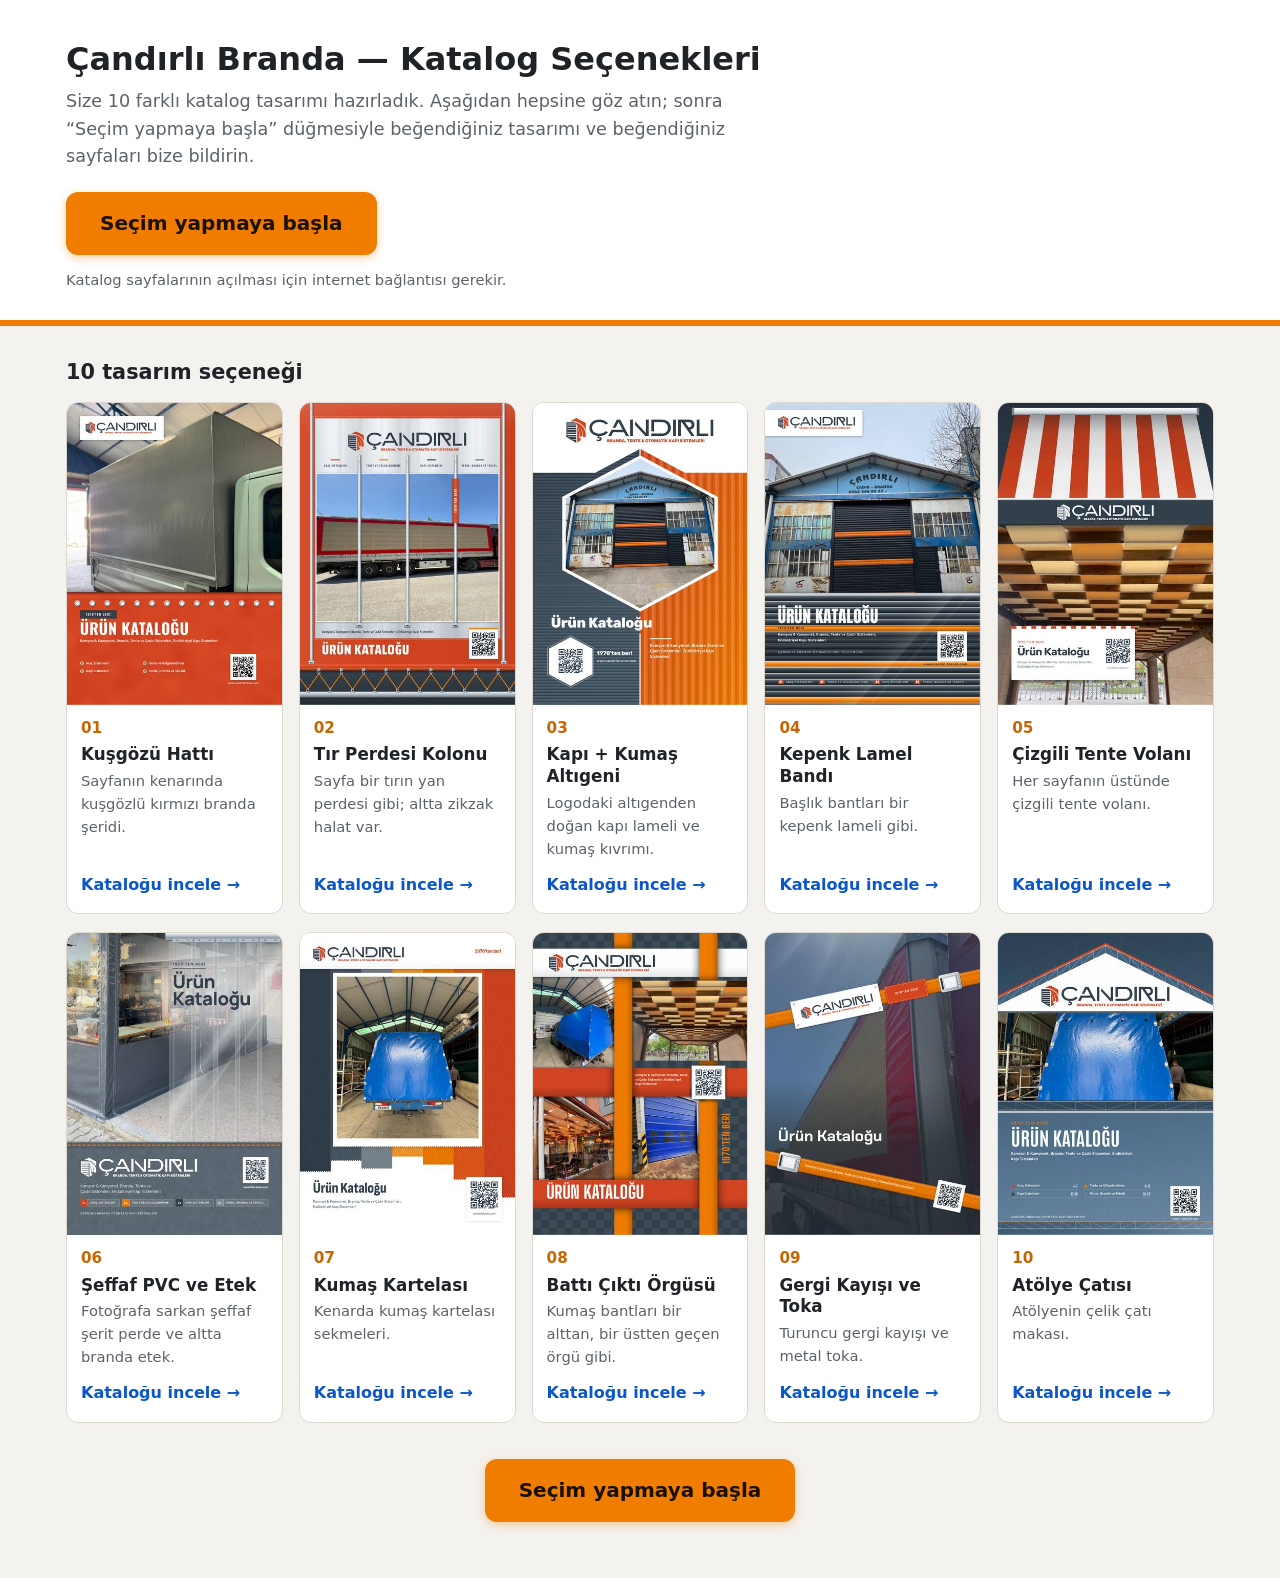
==== index.html @ af95528a "Katalog seçenekleri ve seçim sayfası Co-Authored-By: Claude Opus 5.5 <noreply@anthropic.com>" ====
<!DOCTYPE html>
<html lang="tr">
<head>
<meta charset="utf-8">
<meta name="viewport" content="width=device-width, initial-scale=1">
<meta name="robots" content="noindex,nofollow">
<title>Çandırlı Branda — Katalog Seçenekleri</title>
<style>
:root{--bg:#f4f2ee;--ink:#1f2328;--mute:#5b626b;--line:#ddd9d1;--acc:#f07c00;--acc-d:#c96500;--focus:#1b5bd1}
*{box-sizing:border-box}
body{margin:0;background:var(--bg);color:var(--ink);font:16px/1.55 "Segoe UI",system-ui,-apple-system,Roboto,Arial,sans-serif}
.wrap{max-width:1180px;margin:0 auto;padding:0 16px}
.hero{padding:40px 0 28px;border-bottom:6px solid var(--acc);background:#fff}
h1{font-size:2rem;line-height:1.2;margin:0 0 10px}
.lead{margin:0 0 22px;max-width:62ch;font-size:1.1rem;color:var(--mute)}
.cta{display:inline-block;background:var(--acc);color:#1a1000;font-weight:700;font-size:1.25rem;text-decoration:none;padding:16px 34px;border-radius:12px;box-shadow:0 3px 10px rgba(240,124,0,.35)}
.cta:hover{background:#ff8c1a}
a:focus-visible{outline:3px solid var(--focus);outline-offset:3px}
.small{margin:14px 0 0;color:var(--mute);font-size:.92rem}
h2.sec{font-size:1.3rem;margin:30px 0 14px}
.grid{list-style:none;margin:0;padding:0;display:grid;grid-template-columns:repeat(5,minmax(0,1fr));gap:18px 16px}
.card{background:#fff;border:1px solid var(--line);border-radius:12px;overflow:hidden;display:flex;flex-direction:column}
.thumb{display:block;background:#e7e4dc}
.thumb img{display:block;width:100%;height:auto;aspect-ratio:935/1313;object-fit:cover}
.body{padding:12px 14px 16px;display:flex;flex-direction:column;gap:4px;flex:1}
.no{font-weight:700;color:var(--acc-d);font-size:.95rem}
.body h3{margin:0;font-size:1.05rem;line-height:1.3}
.body p{margin:0;color:var(--mute);font-size:.92rem;flex:1}
.link{margin-top:8px;color:#0b57c9;font-weight:600;text-decoration:none}
.link:hover{text-decoration:underline}
.foot{text-align:center;padding:36px 0 56px}
@media (max-width:1000px){.grid{grid-template-columns:repeat(3,minmax(0,1fr))}}
@media (max-width:640px){
  h1{font-size:1.5rem}
  .hero{padding:26px 0 22px}
  .grid{grid-template-columns:repeat(2,minmax(0,1fr));gap:14px 12px}
  .cta{display:block;text-align:center;font-size:1.15rem;padding:16px 12px}
  .body{padding:10px 10px 14px}
}
</style>
</head>
<body>
<header class="hero"><div class="wrap">
  <h1>Çandırlı Branda — Katalog Seçenekleri</h1>
  <p class="lead">Size 10 farklı katalog tasarımı hazırladık. Aşağıdan hepsine göz atın; sonra “Seçim yapmaya başla” düğmesiyle beğendiğiniz tasarımı ve beğendiğiniz sayfaları bize bildirin.</p>
  <a class="cta" href="secim.html">Seçim yapmaya başla</a>
  <p class="small">Katalog sayfalarının açılması için internet bağlantısı gerekir.</p>
</div></header>
<main class="wrap">
  <h2 class="sec">10 tasarım seçeneği</h2>
  <ul class="grid">
<li class="card"><a class="thumb" href="secenek-01/katalog.html" target="_blank" rel="noopener" tabindex="-1" aria-hidden="true"><img src="[data-uri]" width="420" height="590" loading="lazy" alt=""></a><div class="body"><span class="no">01</span><h3>Kuşgözü Hattı</h3><p>Sayfanın kenarında kuşgözlü kırmızı branda şeridi.</p><a class="link" href="secenek-01/katalog.html" target="_blank" rel="noopener">Kataloğu incele &rarr;</a></div></li>
<li class="card"><a class="thumb" href="secenek-02/katalog.html" target="_blank" rel="noopener" tabindex="-1" aria-hidden="true"><img src="[data-uri]" width="420" height="590" loading="lazy" alt=""></a><div class="body"><span class="no">02</span><h3>Tır Perdesi Kolonu</h3><p>Sayfa bir tırın yan perdesi gibi; altta zikzak halat var.</p><a class="link" href="secenek-02/katalog.html" target="_blank" rel="noopener">Kataloğu incele &rarr;</a></div></li>
<li class="card"><a class="thumb" href="secenek-03/katalog.html" target="_blank" rel="noopener" tabindex="-1" aria-hidden="true"><img src="[data-uri]" width="420" height="590" loading="lazy" alt=""></a><div class="body"><span class="no">03</span><h3>Kapı + Kumaş Altıgeni</h3><p>Logodaki altıgenden doğan kapı lameli ve kumaş kıvrımı.</p><a class="link" href="secenek-03/katalog.html" target="_blank" rel="noopener">Kataloğu incele &rarr;</a></div></li>
<li class="card"><a class="thumb" href="secenek-04/katalog.html" target="_blank" rel="noopener" tabindex="-1" aria-hidden="true"><img src="[data-uri]" width="420" height="590" loading="lazy" alt=""></a><div class="body"><span class="no">04</span><h3>Kepenk Lamel Bandı</h3><p>Başlık bantları bir kepenk lameli gibi.</p><a class="link" href="secenek-04/katalog.html" target="_blank" rel="noopener">Kataloğu incele &rarr;</a></div></li>
<li class="card"><a class="thumb" href="secenek-05/katalog.html" target="_blank" rel="noopener" tabindex="-1" aria-hidden="true"><img src="[data-uri]" width="420" height="590" loading="lazy" alt=""></a><div class="body"><span class="no">05</span><h3>Çizgili Tente Volanı</h3><p>Her sayfanın üstünde çizgili tente volanı.</p><a class="link" href="secenek-05/katalog.html" target="_blank" rel="noopener">Kataloğu incele &rarr;</a></div></li>
<li class="card"><a class="thumb" href="secenek-06/katalog.html" target="_blank" rel="noopener" tabindex="-1" aria-hidden="true"><img src="[data-uri]" width="420" height="590" loading="lazy" alt=""></a><div class="body"><span class="no">06</span><h3>Şeffaf PVC ve Etek</h3><p>Fotoğrafa sarkan şeffaf şerit perde ve altta branda etek.</p><a class="link" href="secenek-06/katalog.html" target="_blank" rel="noopener">Kataloğu incele &rarr;</a></div></li>
<li class="card"><a class="thumb" href="secenek-07/katalog.html" target="_blank" rel="noopener" tabindex="-1" aria-hidden="true"><img src="[data-uri]" width="420" height="590" loading="lazy" alt=""></a><div class="body"><span class="no">07</span><h3>Kumaş Kartelası</h3><p>Kenarda kumaş kartelası sekmeleri.</p><a class="link" href="secenek-07/katalog.html" target="_blank" rel="noopener">Kataloğu incele &rarr;</a></div></li>
<li class="card"><a class="thumb" href="secenek-08/katalog.html" target="_blank" rel="noopener" tabindex="-1" aria-hidden="true"><img src="[data-uri]" width="420" height="590" loading="lazy" alt=""></a><div class="body"><span class="no">08</span><h3>Battı Çıktı Örgüsü</h3><p>Kumaş bantları bir alttan, bir üstten geçen örgü gibi.</p><a class="link" href="secenek-08/katalog.html" target="_blank" rel="noopener">Kataloğu incele &rarr;</a></div></li>
<li class="card"><a class="thumb" href="secenek-09/katalog.html" target="_blank" rel="noopener" tabindex="-1" aria-hidden="true"><img src="[data-uri]" width="420" height="590" loading="lazy" alt=""></a><div class="body"><span class="no">09</span><h3>Gergi Kayışı ve Toka</h3><p>Turuncu gergi kayışı ve metal toka.</p><a class="link" href="secenek-09/katalog.html" target="_blank" rel="noopener">Kataloğu incele &rarr;</a></div></li>
<li class="card"><a class="thumb" href="secenek-10/katalog.html" target="_blank" rel="noopener" tabindex="-1" aria-hidden="true"><img src="[data-uri]" width="420" height="590" loading="lazy" alt=""></a><div class="body"><span class="no">10</span><h3>Atölye Çatısı</h3><p>Atölyenin çelik çatı makası.</p><a class="link" href="secenek-10/katalog.html" target="_blank" rel="noopener">Kataloğu incele &rarr;</a></div></li>
  </ul>
  <div class="foot">
    <a class="cta" href="secim.html">Seçim yapmaya başla</a>
  </div>
</main>
</body>
</html>
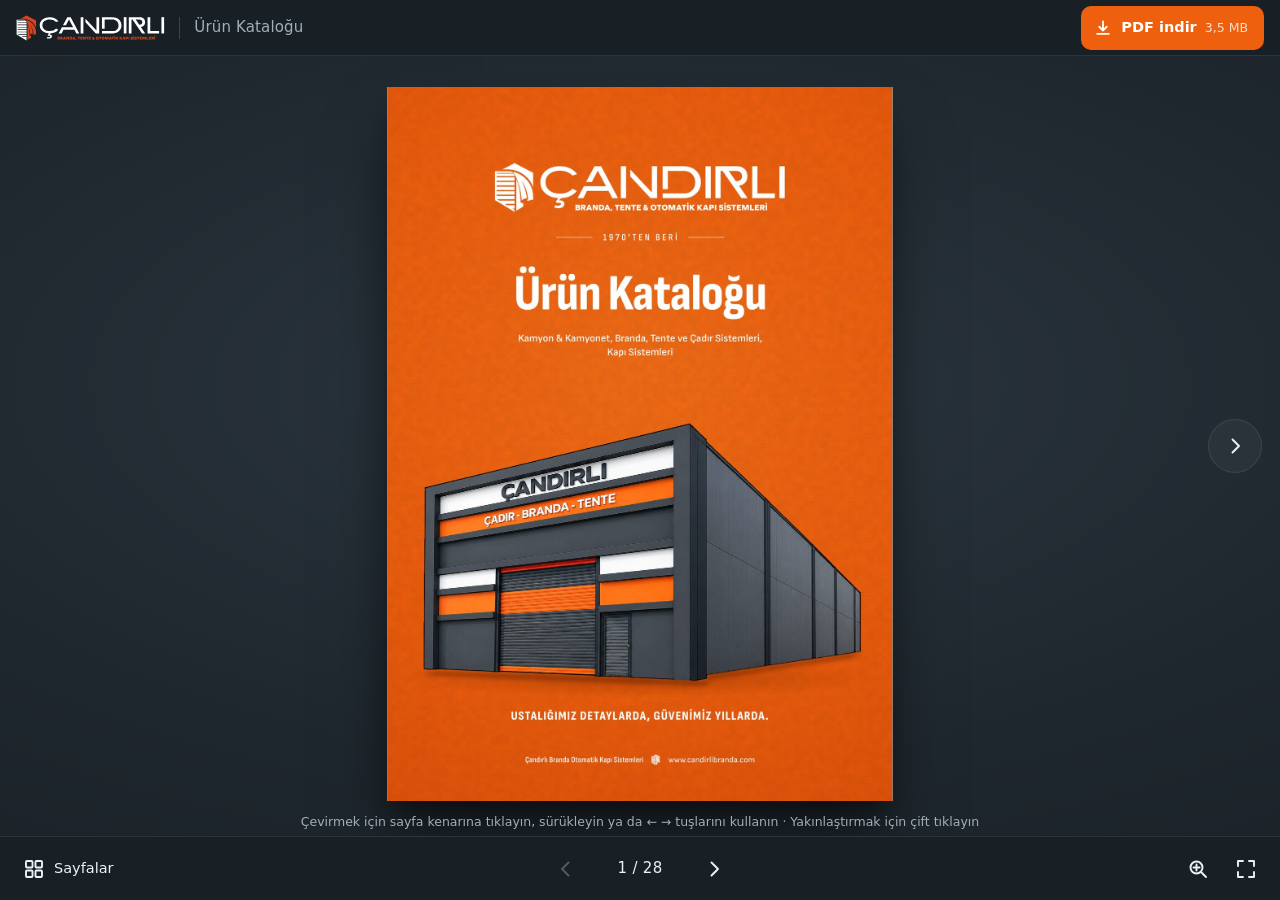
==== commit 930e9efe: "Siteyi online katalog önizlemesiyle değiştir (v6, 28 sayfa) Eski seçim sayfası ve ürün bilgi formu k" ====
--- a/index.html
+++ b/index.html
@@ -1,68 +1,109 @@
-<!DOCTYPE html>
+<!doctype html>
 <html lang="tr">
 <head>
 <meta charset="utf-8">
-<meta name="viewport" content="width=device-width, initial-scale=1">
+<meta name="viewport" content="width=device-width, initial-scale=1, viewport-fit=cover">
+<title>Çandırlı Branda — Ürün Kataloğu</title>
 <meta name="robots" content="noindex,nofollow">
-<title>Çandırlı Branda — Katalog Seçenekleri</title>
-<style>
-:root{--bg:#f4f2ee;--ink:#1f2328;--mute:#5b626b;--line:#ddd9d1;--acc:#f07c00;--acc-d:#c96500;--focus:#1b5bd1}
-*{box-sizing:border-box}
-body{margin:0;background:var(--bg);color:var(--ink);font:16px/1.55 "Segoe UI",system-ui,-apple-system,Roboto,Arial,sans-serif}
-.wrap{max-width:1180px;margin:0 auto;padding:0 16px}
-.hero{padding:40px 0 28px;border-bottom:6px solid var(--acc);background:#fff}
-h1{font-size:2rem;line-height:1.2;margin:0 0 10px}
-.lead{margin:0 0 22px;max-width:62ch;font-size:1.1rem;color:var(--mute)}
-.cta{display:inline-block;background:var(--acc);color:#1a1000;font-weight:700;font-size:1.25rem;text-decoration:none;padding:16px 34px;border-radius:12px;box-shadow:0 3px 10px rgba(240,124,0,.35)}
-.cta:hover{background:#ff8c1a}
-a:focus-visible{outline:3px solid var(--focus);outline-offset:3px}
-.small{margin:14px 0 0;color:var(--mute);font-size:.92rem}
-h2.sec{font-size:1.3rem;margin:30px 0 14px}
-.grid{list-style:none;margin:0;padding:0;display:grid;grid-template-columns:repeat(5,minmax(0,1fr));gap:18px 16px}
-.card{background:#fff;border:1px solid var(--line);border-radius:12px;overflow:hidden;display:flex;flex-direction:column}
-.thumb{display:block;background:#e7e4dc}
-.thumb img{display:block;width:100%;height:auto;aspect-ratio:935/1313;object-fit:cover}
-.body{padding:12px 14px 16px;display:flex;flex-direction:column;gap:4px;flex:1}
-.no{font-weight:700;color:var(--acc-d);font-size:.95rem}
-.body h3{margin:0;font-size:1.05rem;line-height:1.3}
-.body p{margin:0;color:var(--mute);font-size:.92rem;flex:1}
-.link{margin-top:8px;color:#0b57c9;font-weight:600;text-decoration:none}
-.link:hover{text-decoration:underline}
-.foot{text-align:center;padding:36px 0 56px}
-@media (max-width:1000px){.grid{grid-template-columns:repeat(3,minmax(0,1fr))}}
-@media (max-width:640px){
-  h1{font-size:1.5rem}
-  .hero{padding:26px 0 22px}
-  .grid{grid-template-columns:repeat(2,minmax(0,1fr));gap:14px 12px}
-  .cta{display:block;text-align:center;font-size:1.15rem;padding:16px 12px}
-  .body{padding:10px 10px 14px}
-}
-</style>
+<meta name="description" content="Çandırlı Branda ürün kataloğu: Araç Sistemleri, Kapı Sistemleri, Perde, File ve Şeffaf Kapatma, Tente ve Gölgelendirme, Branda ve Özel İmalat.">
+<meta name="theme-color" content="#1f272e">
+<meta property="og:type" content="website">
+<meta property="og:locale" content="tr_TR">
+<meta property="og:site_name" content="Çandırlı Branda">
+<meta property="og:title" content="Çandırlı Branda — Ürün Kataloğu">
+<meta property="og:description" content="Ustalığımız detaylarda, güvenimiz yıllarda.">
+<meta property="og:image" content="https://raptorbilisim.github.io/candirli-katalog/og-kapak.jpg">
+<meta property="og:image:width" content="1200">
+<meta property="og:image:height" content="630">
+<meta property="og:image:alt" content="Çandırlı Branda Ürün Kataloğu kapağı">
+<meta property="og:url" content="https://raptorbilisim.github.io/candirli-katalog/">
+<meta name="twitter:card" content="summary_large_image">
+<link rel="icon" href="favicon.svg?v=b3c5c9e661" type="image/svg+xml">
+<link rel="stylesheet" href="katalog.css?v=b3c5c9e661">
+<script>
+/* açılış sayfasının görselini erkenden iste (#s=N destekli) */
+(function () {
+  var m = /(?:^#|&)s=(\d+)/.exec(location.hash), n = m ? Math.min(Math.max(+m[1], 1), 28) : 1;
+  var l = document.createElement('link');
+  l.rel = 'preload'; l.as = 'image'; l.fetchPriority = 'high';
+  l.href = 'sayfalar/s' + (n < 10 ? '0' : '') + n + '.jpg?v=b3c5c9e661';
+  document.head.appendChild(l);
+})();
+</script>
 </head>
 <body>
-<header class="hero"><div class="wrap">
-  <h1>Çandırlı Branda — Katalog Seçenekleri</h1>
-  <p class="lead">Size 10 farklı katalog tasarımı hazırladık. Aşağıdan hepsine göz atın; sonra “Seçim yapmaya başla” düğmesiyle beğendiğiniz tasarımı ve beğendiğiniz sayfaları bize bildirin.</p>
-  <a class="cta" href="secim.html">Seçim yapmaya başla</a>
-  <p class="small">Katalog sayfalarının açılması için internet bağlantısı gerekir.</p>
-</div></header>
-<main class="wrap">
-  <h2 class="sec">10 tasarım seçeneği</h2>
-  <ul class="grid">
-<li class="card"><a class="thumb" href="secenek-01/katalog.html" target="_blank" rel="noopener" tabindex="-1" aria-hidden="true"><img src="[data-uri]" width="420" height="590" loading="lazy" alt=""></a><div class="body"><span class="no">01</span><h3>Kuşgözü Hattı</h3><p>Sayfanın kenarında kuşgözlü kırmızı branda şeridi.</p><a class="link" href="secenek-01/katalog.html" target="_blank" rel="noopener">Kataloğu incele &rarr;</a></div></li>
-<li class="card"><a class="thumb" href="secenek-02/katalog.html" target="_blank" rel="noopener" tabindex="-1" aria-hidden="true"><img src="[data-uri]" width="420" height="590" loading="lazy" alt=""></a><div class="body"><span class="no">02</span><h3>Tır Perdesi Kolonu</h3><p>Sayfa bir tırın yan perdesi gibi; altta zikzak halat var.</p><a class="link" href="secenek-02/katalog.html" target="_blank" rel="noopener">Kataloğu incele &rarr;</a></div></li>
-<li class="card"><a class="thumb" href="secenek-03/katalog.html" target="_blank" rel="noopener" tabindex="-1" aria-hidden="true"><img src="[data-uri]" width="420" height="590" loading="lazy" alt=""></a><div class="body"><span class="no">03</span><h3>Kapı + Kumaş Altıgeni</h3><p>Logodaki altıgenden doğan kapı lameli ve kumaş kıvrımı.</p><a class="link" href="secenek-03/katalog.html" target="_blank" rel="noopener">Kataloğu incele &rarr;</a></div></li>
-<li class="card"><a class="thumb" href="secenek-04/katalog.html" target="_blank" rel="noopener" tabindex="-1" aria-hidden="true"><img src="[data-uri]" width="420" height="590" loading="lazy" alt=""></a><div class="body"><span class="no">04</span><h3>Kepenk Lamel Bandı</h3><p>Başlık bantları bir kepenk lameli gibi.</p><a class="link" href="secenek-04/katalog.html" target="_blank" rel="noopener">Kataloğu incele &rarr;</a></div></li>
-<li class="card"><a class="thumb" href="secenek-05/katalog.html" target="_blank" rel="noopener" tabindex="-1" aria-hidden="true"><img src="[data-uri]" width="420" height="590" loading="lazy" alt=""></a><div class="body"><span class="no">05</span><h3>Çizgili Tente Volanı</h3><p>Her sayfanın üstünde çizgili tente volanı.</p><a class="link" href="secenek-05/katalog.html" target="_blank" rel="noopener">Kataloğu incele &rarr;</a></div></li>
-<li class="card"><a class="thumb" href="secenek-06/katalog.html" target="_blank" rel="noopener" tabindex="-1" aria-hidden="true"><img src="[data-uri]